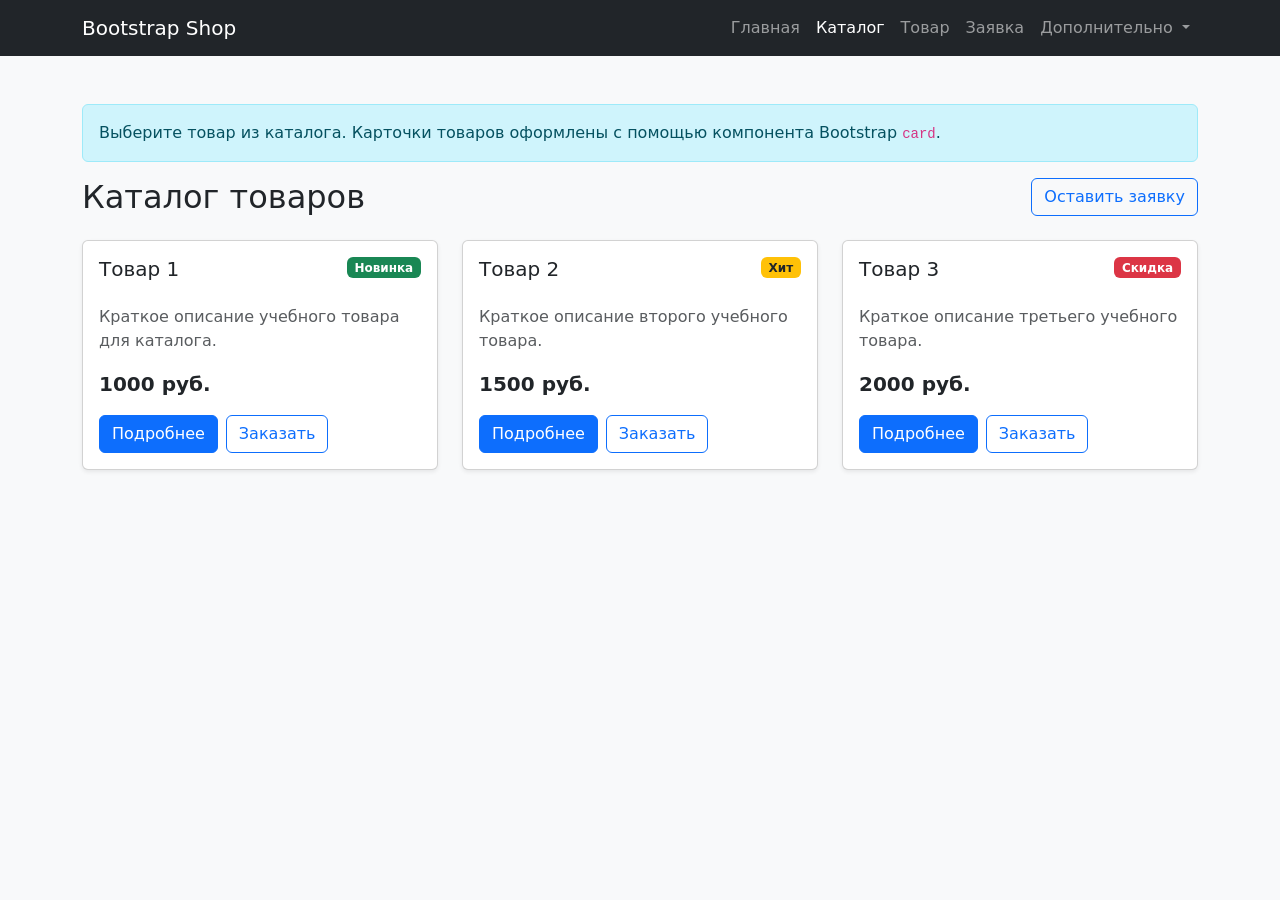
==== catalog.html @ 09f468f9 "feat: add Bootstrap components pages" ====
<!DOCTYPE html>
<html lang="ru">
<head>
  <meta charset="UTF-8">
  <meta name="viewport" content="width=device-width, initial-scale=1.0">
  <title>Каталог – Bootstrap Shop</title>
  <link
    href="https://cdn.jsdelivr.net/npm/bootstrap@5.3.3/dist/css/bootstrap.min.css"
    rel="stylesheet"
  >
  <link rel="stylesheet" href="css/custom.css">
</head>
<body class="bg-light">
    <nav class="navbar navbar-expand-lg navbar-dark bg-dark">
        <div class="container">
          <a class="navbar-brand" href="index.html">Bootstrap Shop</a>
      
          <button
            class="navbar-toggler"
            type="button"
            data-bs-toggle="collapse"
            data-bs-target="#mainNavbar"
            aria-controls="mainNavbar"
            aria-expanded="false"
            aria-label="Переключить навигацию"
          >
            <span class="navbar-toggler-icon"></span>
          </button>
      
          <div class="collapse navbar-collapse" id="mainNavbar">
            <ul class="navbar-nav ms-auto">
              <li class="nav-item">
                <a class="nav-link" href="index.html">Главная</a>
              </li>
              <li class="nav-item">
                <a class="nav-link active" href="catalog.html">Каталог</a>
              </li>
              <li class="nav-item">
                <a class="nav-link" href="product.html">Товар</a>
              </li>
              <li class="nav-item">
                <a class="nav-link" href="order.html">Заявка</a>
              </li>
              <li class="nav-item dropdown">
                <a
                  class="nav-link dropdown-toggle"
                  href="#"
                  role="button"
                  data-bs-toggle="dropdown"
                  aria-expanded="false"
                >
                  Дополнительно
                </a>
                <ul class="dropdown-menu">
                  <li><a class="dropdown-item" href="catalog.html">Все товары</a></li>
                  <li><a class="dropdown-item" href="order.html">Оформить заявку</a></li>
                  <li><a class="dropdown-item" href="index.html#popular">Популярное</a></li>
                </ul>
              </li>
            </ul>
          </div>
        </div>
    </nav>

  <main class="container my-5">
    <div class="alert alert-info" role="alert">
      Выберите товар из каталога. Карточки товаров оформлены с помощью компонента Bootstrap <code>card</code>.
    </div>

    <div class="d-flex justify-content-between align-items-center mb-4">
      <h1 class="h2 mb-0">Каталог товаров</h1>
      <a class="btn btn-outline-primary" href="order.html">Оставить заявку</a>
    </div>

    <div class="row g-4">
        <div class="col-12 col-md-6 col-lg-4">
            <div class="card h-100 shadow-sm">
              <div class="card-body d-flex flex-column">
                <div class="d-flex justify-content-between align-items-start mb-3">
                  <h2 class="card-title h5">Товар 1</h2>
                  <span class="badge bg-success">Новинка</span>
                </div>
                <p class="card-text text-muted">
                  Краткое описание учебного товара для каталога.
                </p>
                <p class="fw-bold fs-5 mt-auto">1000 руб.</p>
                <div class="d-flex gap-2">
                  <a class="btn btn-primary" href="product.html">Подробнее</a>
                  <button
                    class="btn btn-outline-primary"
                    type="button"
                    data-bs-toggle="modal"
                    data-bs-target="#orderModal"
                  >
                    Заказать
                  </button>
                </div>
              </div>
            </div>
          </div>
          
          <div class="col-12 col-md-6 col-lg-4">
            <div class="card h-100 shadow-sm">
              <div class="card-body d-flex flex-column">
                <div class="d-flex justify-content-between align-items-start mb-3">
                  <h2 class="card-title h5">Товар 2</h2>
                  <span class="badge bg-warning text-dark">Хит</span>
                </div>
                <p class="card-text text-muted">
                  Краткое описание второго учебного товара.
                </p>
                <p class="fw-bold fs-5 mt-auto">1500 руб.</p>
                <div class="d-flex gap-2">
                  <a class="btn btn-primary" href="product.html">Подробнее</a>
                  <button
                    class="btn btn-outline-primary"
                    type="button"
                    data-bs-toggle="modal"
                    data-bs-target="#orderModal"
                  >
                    Заказать
                  </button>
                </div>
              </div>
            </div>
          </div>
          
          <div class="col-12 col-md-6 col-lg-4">
            <div class="card h-100 shadow-sm">
              <div class="card-body d-flex flex-column">
                <div class="d-flex justify-content-between align-items-start mb-3">
                  <h2 class="card-title h5">Товар 3</h2>
                  <span class="badge bg-danger">Скидка</span>
                </div>
                <p class="card-text text-muted">
                  Краткое описание третьего учебного товара.
                </p>
                <p class="fw-bold fs-5 mt-auto">2000 руб.</p>
                <div class="d-flex gap-2">
                  <a class="btn btn-primary" href="product.html">Подробнее</a>
                  <button
                    class="btn btn-outline-primary"
                    type="button"
                    data-bs-toggle="modal"
                    data-bs-target="#orderModal"
                  >
                    Заказать
                  </button>
                </div>
              </div>
            </div>
        </div>
    </div>
  </main>

  <div
  class="modal fade"
  id="orderModal"
  tabindex="-1"
  aria-labelledby="orderModalLabel"
  aria-hidden="true"
>
    <div class="modal-dialog">
        <div class="modal-content">
        <div class="modal-header">
            <h2 class="modal-title h5" id="orderModalLabel">Быстрая заявка</h2>
            <button
            type="button"
            class="btn-close"
            data-bs-dismiss="modal"
            aria-label="Закрыть"
            ></button>
        </div>
        <div class="modal-body">
            <p class="text-muted">
            Оставьте контактные данные, и менеджер свяжется с вами.
            </p>
            <form>
            <div class="mb-3">
                <label for="modal-name" class="form-label">Имя</label>
                <input id="modal-name" type="text" class="form-control" required>
            </div>
            <div class="mb-3">
                <label for="modal-phone" class="form-label">Телефон</label>
                <input id="modal-phone" type="tel" class="form-control" required>
            </div>
            <div class="form-check mb-3">
                <input id="modal-agree" class="form-check-input" type="checkbox" required>
                <label class="form-check-label" for="modal-agree">
                Согласен на обработку данных
                </label>
            </div>
            </form>
        </div>
        <div class="modal-footer">
            <button type="button" class="btn btn-secondary" data-bs-dismiss="modal">
            Закрыть
            </button>
            <button type="button" class="btn btn-primary">Отправить</button>
        </div>
        </div>
    </div>
  </div>

  <script
    src="https://cdn.jsdelivr.net/npm/bootstrap@5.3.3/dist/js/bootstrap.bundle.min.js"
  ></script>
</body>
</html>
---- css/custom.css ----
body {
    min-height: 100vh;
    display: flex;
    flex-direction: column;
  }
  
  main {
    flex: 1;
  }
  
  .placeholder-box {
    min-height: 240px;
  }

  .placeholder-image {
    min-height: 320px;
  }
  
  .card-img-top {
    height: 180px;
    object-fit: cover;
  }
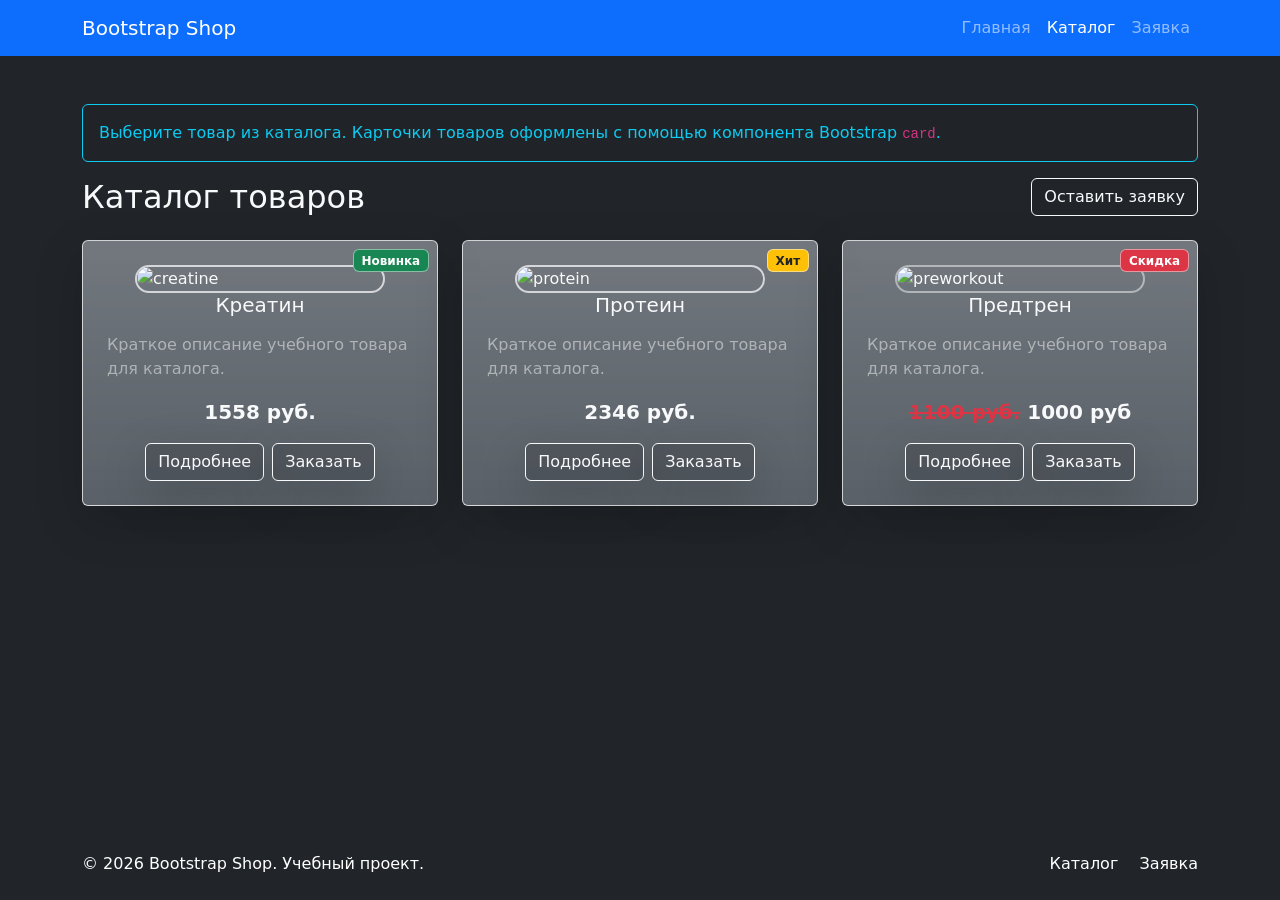
==== commit 69c8fc79: "fix: prepare Bootstrap project for submission" ====
--- a/catalog.html
+++ b/catalog.html
@@ -4,206 +4,213 @@
   <meta charset="UTF-8">
   <meta name="viewport" content="width=device-width, initial-scale=1.0">
   <title>Каталог – Bootstrap Shop</title>
-  <link
-    href="https://cdn.jsdelivr.net/npm/bootstrap@5.3.3/dist/css/bootstrap.min.css"
-    rel="stylesheet"
-  >
+  <link rel="stylesheet" href="vendor/bootstrap/css/bootstrap.min.css">
   <link rel="stylesheet" href="css/custom.css">
 </head>
-<body class="bg-light">
-    <nav class="navbar navbar-expand-lg navbar-dark bg-dark">
-        <div class="container">
-          <a class="navbar-brand" href="index.html">Bootstrap Shop</a>
-      
+<body class="bg-dark">
+
+  <nav class="navbar navbar-expand-lg navbar-dark bg-primary">
+    <div class="container">
+      <a class="navbar-brand" href="index.html">Bootstrap Shop</a>
+
+      <button
+        class="navbar-toggler"
+        type="button"
+        data-bs-toggle="collapse"
+        data-bs-target="#mainNavbar"
+        aria-controls="mainNavbar"
+        aria-expanded="false"
+        aria-label="Переключить навигацию"
+      >
+        <span class="navbar-toggler-icon"></span>
+      </button>
+
+      <div class="collapse navbar-collapse" id="mainNavbar">
+        <ul class="navbar-nav ms-auto">
+          <li class="nav-item">
+            <a class="nav-link" href="index.html">Главная</a>
+          </li>
+          <li class="nav-item">
+            <a class="nav-link active" href="catalog.html">Каталог</a>
+          </li>
+          <li class="nav-item">
+            <a class="nav-link" href="order.html">Заявка</a>
+          </li>
+        </ul>
+      </div>
+    </div>
+  </nav>
+
+  <main class="bg-dark text-light">
+    <section class="container my-5">
+      <div class="alert alert-info bg-dark bg-opacity-50 border border-info text-info" role="alert">
+        Выберите товар из каталога. Карточки товаров оформлены с помощью компонента Bootstrap <code>card</code>.
+      </div>
+
+      <div class="d-flex justify-content-between align-items-center mb-4">
+        <h1 class="h2 mb-0 text-light">Каталог товаров</h1>
+        <a class="btn btn-outline-primary border-light text-light" href="order.html">
+          Оставить заявку
+        </a>
+      </div>
+
+      <div class="row g-4">
+        <div class="col-12 col-md-6 col-lg-4">
+          <div class="d-flex flex-column align-items-center position-relative rounded h-100 p-4 border border-light border-opacity-75 bg-secondary bg-gradient bg-opacity-75 shadow-lg">
+            <span class="position-absolute top-0 end-0 m-2 badge bg-success border border-light border-opacity-50">Новинка</span>
+            <div class="d-flex flex-column align-items-center mb-3">
+              <img src="https://encrypted-tbn0.gstatic.com/images?q=tbn:ANd9GcRM-W6kcu0aqYZyY11Mu9GOtZGE2VfBy01KSh2xIxj0XA&s=10" class="rounded rounded-4 border border-2 border-light border-opacity-75" width="250" alt="creatine">
+              <h2 class="h5 text-light mb-0">Креатин</h2>
+            </div>
+            <p class="text-light text-opacity-50">
+              Краткое описание учебного товара для каталога.
+            </p>
+            <p class="fw-bold fs-5 mb-3">1558 руб.</p>
+            <div class="d-flex gap-2">
+              <a
+                class="btn btn-primary btn-outline-primary border border-light bg-dark bg-opacity-25 text-light shadow-lg"
+                href="product1.html"
+              >
+                Подробнее
+              </a>
+              <button
+                class="btn btn-primary btn-outline-primary border border-light bg-dark bg-opacity-25 text-light shadow-lg"
+                type="button"
+                data-bs-toggle="modal"
+                data-bs-target="#orderModal"
+              >
+                Заказать
+              </button>
+            </div>
+          </div>
+        </div>
+
+        <div class="col-12 col-md-6 col-lg-4">
+          <div class="d-flex flex-column align-items-center position-relative rounded h-100 p-4 border border-light border-opacity-75 bg-secondary bg-gradient bg-opacity-75 shadow-lg">
+            <span class="position-absolute top-0 end-0 m-2 badge text-dark bg-warning border border-light border-opacity-50">Хит</span>
+            <div class="d-flex flex-column align-items-center mb-3">
+              <img src="https://encrypted-tbn0.gstatic.com/images?q=tbn:ANd9GcS0bT25X4BJMLiVtNCGqYb_oGvZ_YST0DWnXMYm0jM8Ig&s=10" class="rounded rounded-4 border border-2 border-light border-opacity-75" width="250" alt="protein">
+              <h2 class="h5 text-light mb-0">Протеин</h2>
+            </div>
+            <p class="text-light text-opacity-50">
+              Краткое описание учебного товара для каталога.
+            </p>
+            <p class="fw-bold fs-5 mb-3">2346 руб.</p>
+            <div class="d-flex gap-2">
+              <a
+                class="btn btn-primary btn-outline-primary border border-light bg-dark bg-opacity-25 text-light shadow-lg"
+                href="product2.html"
+              >
+                Подробнее
+              </a>
+              <button
+                class="btn btn-primary btn-outline-primary border border-light bg-dark bg-opacity-25 text-light shadow-lg"
+                type="button"
+                data-bs-toggle="modal"
+                data-bs-target="#orderModal"
+              >
+                Заказать
+              </button>
+            </div>
+          </div>
+        </div>
+
+        <div class="col-12 col-md-6 col-lg-4">
+          <div class="d-flex flex-column align-items-center position-relative rounded h-100 p-4 border border-light border-opacity-75 bg-secondary bg-gradient bg-opacity-75 shadow-lg">
+            <span class="position-absolute top-0 end-0 m-2 badge bg-danger border border-light border-opacity-50">Скидка</span>
+            <div class="d-flex flex-column align-items-center mb-3">
+              <img src="https://encrypted-tbn0.gstatic.com/images?q=tbn:ANd9GcTzM-zMiE2g56mRxTO870kq3n7PWcr8ioud39x-RsCA_Q&s=10" class="rounded rounded-4 border border-2 border-light border-opacity-50" width="250" alt="preworkout">
+              <h2 class="h5 text-light mb-0">Предтрен</h2>
+            </div>
+            <p class="text-light text-opacity-50">
+              Краткое описание учебного товара для каталога.
+            </p>
+            <p class="fw-bold fs-5 mb-3"><s class="text-danger">1100 руб.</s> 1000 руб</p>
+            <div class="d-flex gap-2">
+              <a
+                class="btn btn-primary btn-outline-primary border border-light bg-dark bg-opacity-25 text-light shadow-lg"
+                href="product3.html"
+              >
+                Подробнее
+              </a>
+              <button
+                class="btn btn-primary btn-outline-primary border border-light bg-dark bg-opacity-25 text-light shadow-lg"
+                type="button"
+                data-bs-toggle="modal"
+                data-bs-target="#orderModal"
+              >
+                Заказать
+              </button>
+            </div>
+          </div>
+        </div>
+      </div>
+    </section>
+  </main>
+
+  <footer class="bg-dark text-white py-4 mt-5">
+    <div class="container">
+      <div class="row align-items-center g-3">
+        <div class="col-12 col-md-6">
+          <p class="mb-0">&copy; 2026 Bootstrap Shop. Учебный проект.</p>
+        </div>
+        <div class="col-12 col-md-6 text-md-end">
+          <a class="text-white text-decoration-none me-3" href="catalog.html">Каталог</a>
+          <a class="text-white text-decoration-none" href="order.html">Заявка</a>
+        </div>
+      </div>
+    </div>
+  </footer>
+
+  <div
+    class="modal fade"
+    id="orderModal"
+    tabindex="-1"
+    aria-labelledby="orderModalLabel"
+    aria-hidden="true"
+  >
+    <div class="modal-dialog">
+      <div class="modal-content bg-secondary bg-gradient bg-opacity-90 border border-2 text-light">
+        <div class="modal-header">
+          <h2 class="modal-title h5" id="orderModalLabel">Быстрая заявка</h2>
           <button
-            class="navbar-toggler"
-            type="button"
-            data-bs-toggle="collapse"
-            data-bs-target="#mainNavbar"
-            aria-controls="mainNavbar"
-            aria-expanded="false"
-            aria-label="Переключить навигацию"
-          >
-            <span class="navbar-toggler-icon"></span>
-          </button>
-      
-          <div class="collapse navbar-collapse" id="mainNavbar">
-            <ul class="navbar-nav ms-auto">
-              <li class="nav-item">
-                <a class="nav-link" href="index.html">Главная</a>
-              </li>
-              <li class="nav-item">
-                <a class="nav-link active" href="catalog.html">Каталог</a>
-              </li>
-              <li class="nav-item">
-                <a class="nav-link" href="product.html">Товар</a>
-              </li>
-              <li class="nav-item">
-                <a class="nav-link" href="order.html">Заявка</a>
-              </li>
-              <li class="nav-item dropdown">
-                <a
-                  class="nav-link dropdown-toggle"
-                  href="#"
-                  role="button"
-                  data-bs-toggle="dropdown"
-                  aria-expanded="false"
-                >
-                  Дополнительно
-                </a>
-                <ul class="dropdown-menu">
-                  <li><a class="dropdown-item" href="catalog.html">Все товары</a></li>
-                  <li><a class="dropdown-item" href="order.html">Оформить заявку</a></li>
-                  <li><a class="dropdown-item" href="index.html#popular">Популярное</a></li>
-                </ul>
-              </li>
-            </ul>
-          </div>
-        </div>
-    </nav>
-
-  <main class="container my-5">
-    <div class="alert alert-info" role="alert">
-      Выберите товар из каталога. Карточки товаров оформлены с помощью компонента Bootstrap <code>card</code>.
-    </div>
-
-    <div class="d-flex justify-content-between align-items-center mb-4">
-      <h1 class="h2 mb-0">Каталог товаров</h1>
-      <a class="btn btn-outline-primary" href="order.html">Оставить заявку</a>
-    </div>
-
-    <div class="row g-4">
-        <div class="col-12 col-md-6 col-lg-4">
-            <div class="card h-100 shadow-sm">
-              <div class="card-body d-flex flex-column">
-                <div class="d-flex justify-content-between align-items-start mb-3">
-                  <h2 class="card-title h5">Товар 1</h2>
-                  <span class="badge bg-success">Новинка</span>
-                </div>
-                <p class="card-text text-muted">
-                  Краткое описание учебного товара для каталога.
-                </p>
-                <p class="fw-bold fs-5 mt-auto">1000 руб.</p>
-                <div class="d-flex gap-2">
-                  <a class="btn btn-primary" href="product.html">Подробнее</a>
-                  <button
-                    class="btn btn-outline-primary"
-                    type="button"
-                    data-bs-toggle="modal"
-                    data-bs-target="#orderModal"
-                  >
-                    Заказать
-                  </button>
-                </div>
-              </div>
-            </div>
-          </div>
-          
-          <div class="col-12 col-md-6 col-lg-4">
-            <div class="card h-100 shadow-sm">
-              <div class="card-body d-flex flex-column">
-                <div class="d-flex justify-content-between align-items-start mb-3">
-                  <h2 class="card-title h5">Товар 2</h2>
-                  <span class="badge bg-warning text-dark">Хит</span>
-                </div>
-                <p class="card-text text-muted">
-                  Краткое описание второго учебного товара.
-                </p>
-                <p class="fw-bold fs-5 mt-auto">1500 руб.</p>
-                <div class="d-flex gap-2">
-                  <a class="btn btn-primary" href="product.html">Подробнее</a>
-                  <button
-                    class="btn btn-outline-primary"
-                    type="button"
-                    data-bs-toggle="modal"
-                    data-bs-target="#orderModal"
-                  >
-                    Заказать
-                  </button>
-                </div>
-              </div>
-            </div>
-          </div>
-          
-          <div class="col-12 col-md-6 col-lg-4">
-            <div class="card h-100 shadow-sm">
-              <div class="card-body d-flex flex-column">
-                <div class="d-flex justify-content-between align-items-start mb-3">
-                  <h2 class="card-title h5">Товар 3</h2>
-                  <span class="badge bg-danger">Скидка</span>
-                </div>
-                <p class="card-text text-muted">
-                  Краткое описание третьего учебного товара.
-                </p>
-                <p class="fw-bold fs-5 mt-auto">2000 руб.</p>
-                <div class="d-flex gap-2">
-                  <a class="btn btn-primary" href="product.html">Подробнее</a>
-                  <button
-                    class="btn btn-outline-primary"
-                    type="button"
-                    data-bs-toggle="modal"
-                    data-bs-target="#orderModal"
-                  >
-                    Заказать
-                  </button>
-                </div>
-              </div>
-            </div>
-        </div>
-    </div>
-  </main>
-
-  <div
-  class="modal fade"
-  id="orderModal"
-  tabindex="-1"
-  aria-labelledby="orderModalLabel"
-  aria-hidden="true"
->
-    <div class="modal-dialog">
-        <div class="modal-content">
-        <div class="modal-header">
-            <h2 class="modal-title h5" id="orderModalLabel">Быстрая заявка</h2>
-            <button
             type="button"
             class="btn-close"
             data-bs-dismiss="modal"
             aria-label="Закрыть"
-            ></button>
+          ></button>
         </div>
         <div class="modal-body">
-            <p class="text-muted">
+          <p class="text-light text-opacity-50">
             Оставьте контактные данные, и менеджер свяжется с вами.
-            </p>
-            <form>
+          </p>
+          <form>
             <div class="mb-3">
-                <label for="modal-name" class="form-label">Имя</label>
-                <input id="modal-name" type="text" class="form-control" required>
+              <label for="modal-name" class="form-label">Имя</label>
+              <input id="modal-name" type="text" class="form-control" required>
             </div>
             <div class="mb-3">
-                <label for="modal-phone" class="form-label">Телефон</label>
-                <input id="modal-phone" type="tel" class="form-control" required>
+              <label for="modal-phone" class="form-label">Телефон</label>
+              <input id="modal-phone" type="tel" class="form-control" required>
             </div>
             <div class="form-check mb-3">
-                <input id="modal-agree" class="form-check-input" type="checkbox" required>
-                <label class="form-check-label" for="modal-agree">
+              <input id="modal-agree" class="form-check-input" type="checkbox" required>
+              <label class="form-check-label" for="modal-agree">
                 Согласен на обработку данных
-                </label>
-            </div>
-            </form>
+              </label>
+            </div>
+          </form>
         </div>
         <div class="modal-footer">
-            <button type="button" class="btn btn-secondary" data-bs-dismiss="modal">
+          <button type="button" class="btn btn-secondary bg-dark" data-bs-dismiss="modal">
             Закрыть
-            </button>
-            <button type="button" class="btn btn-primary">Отправить</button>
-        </div>
-        </div>
+          </button>
+          <button type="button" class="btn btn-primary">Отправить</button>
+        </div>
+      </div>
     </div>
   </div>
 
-  <script
-    src="https://cdn.jsdelivr.net/npm/bootstrap@5.3.3/dist/js/bootstrap.bundle.min.js"
-  ></script>
+  <script src="vendor/bootstrap/js/bootstrap.bundle.min.js"></script>
 </body>
 </html>
--- a/css/custom.css
+++ b/css/custom.css
@@ -19,4 +19,12 @@
   .card-img-top {
     height: 180px;
     object-fit: cover;
+  }
+
+  .breadcrumb {
+    --bs-breadcrumb-divider-color: #fff;
+  }
+
+  .bg-opacity-90 {
+    --bs-bg-opacity: 0.9;
   }
